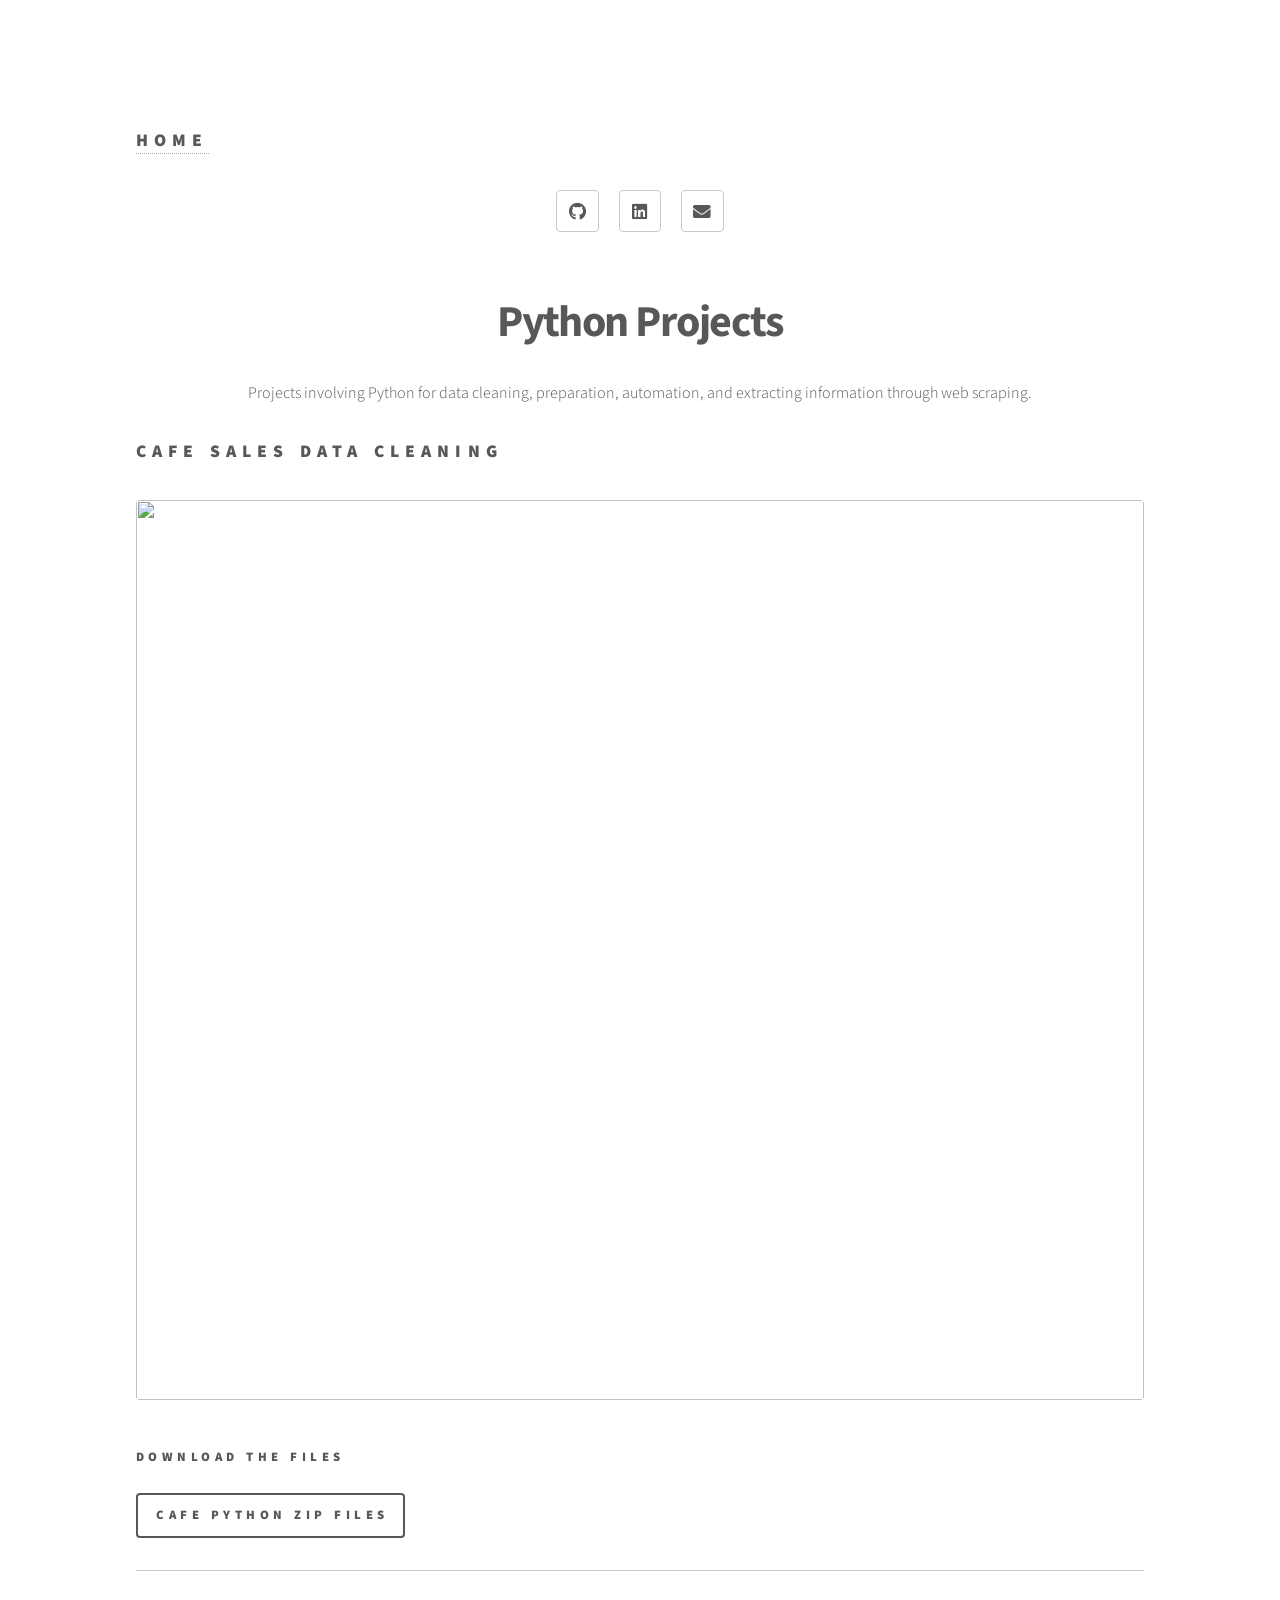
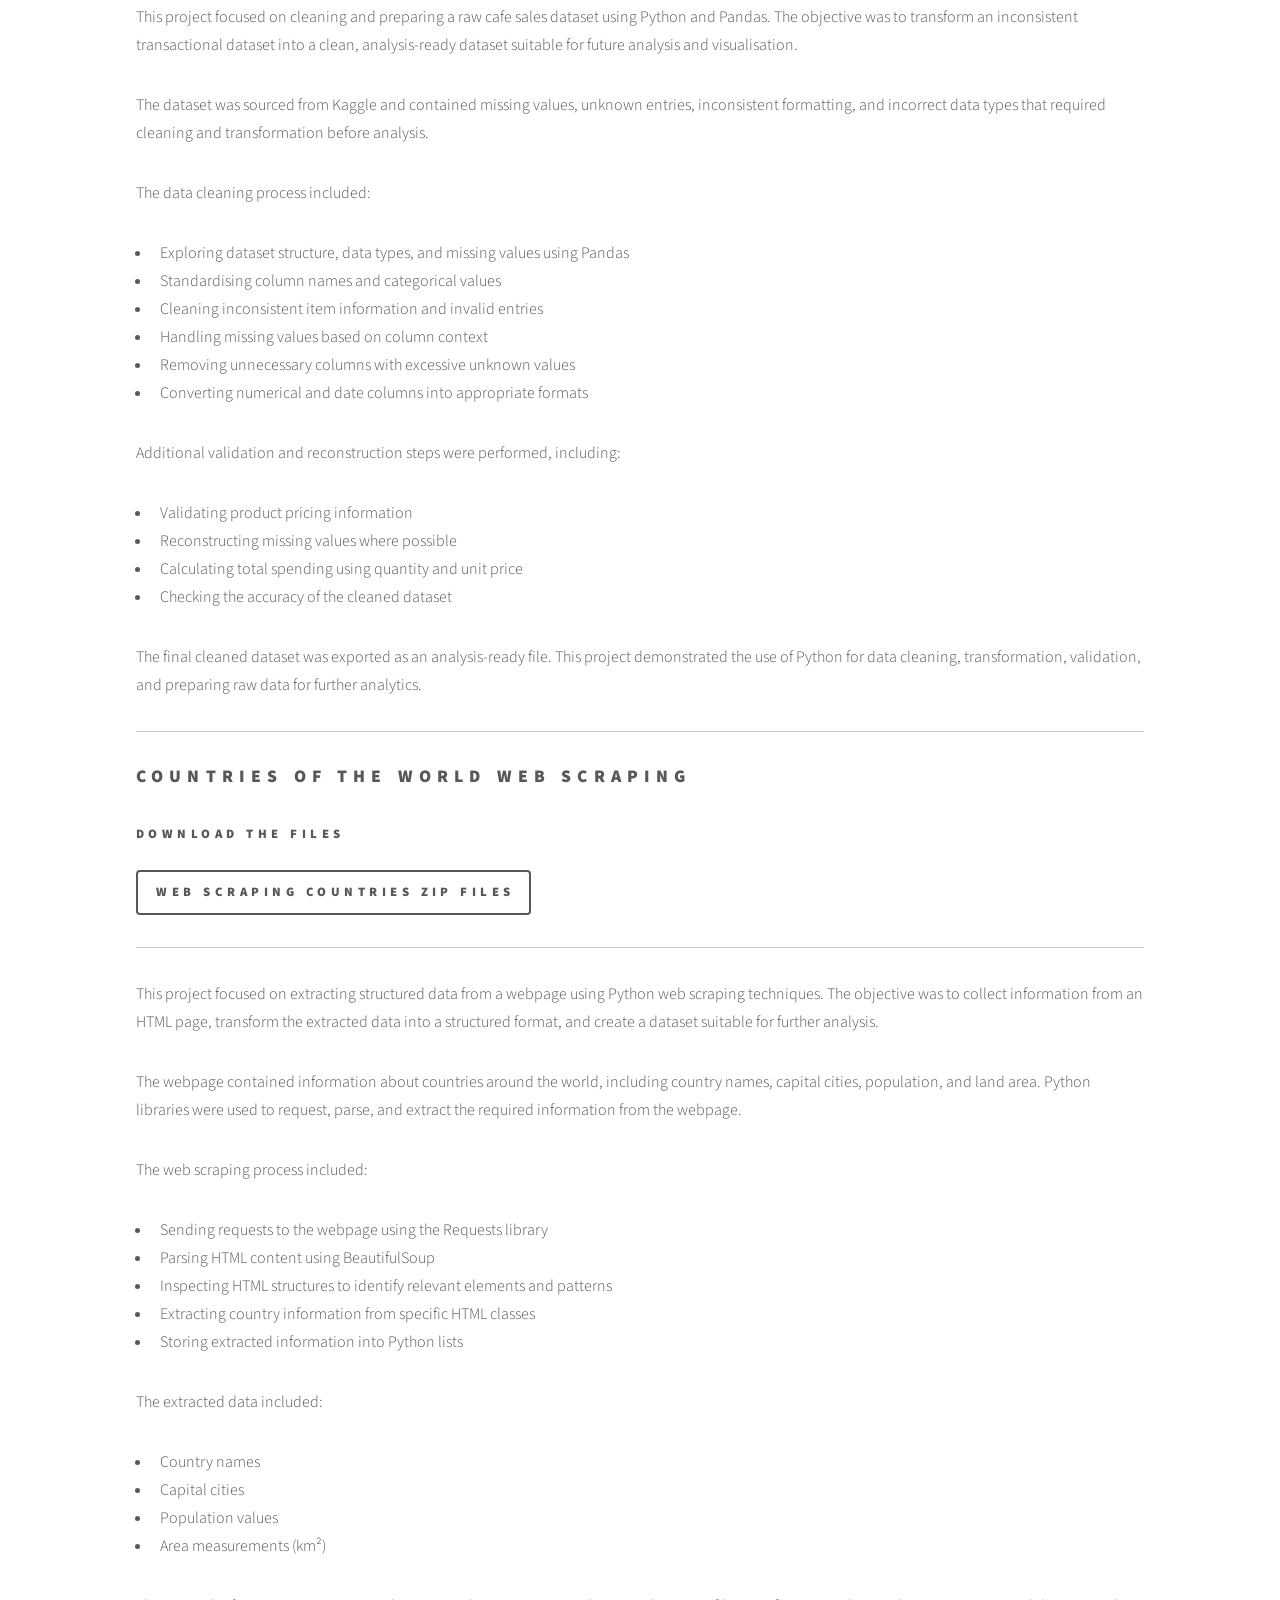
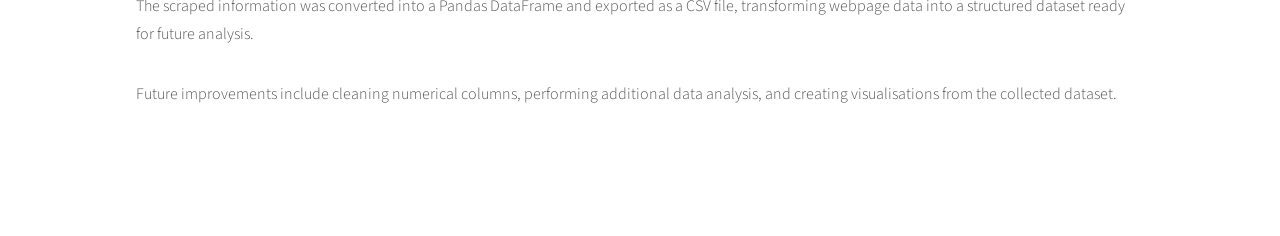
==== python.html @ 49c3785d "Add files via upload" ====
<html>

<head>

    <title>Python Projects</title>

    <meta charset="utf-8" />

    <meta name="viewport" content="width=device-width, initial-scale=1, user-scalable=no" />

    <link rel="stylesheet" href="assets/css/main.css" />

    <noscript><link rel="stylesheet" href="assets/css/noscript.css" /></noscript>

</head>



<body class="is-preload">


<div id="wrapper">



<!-- Header -->

<header id="header">

<div class="inner">


<h2>
<a href="index.html">Home</a>
</h2>



<div class="social-links">


<a href="https://github.com/Mika-iel" target="_blank" class="icon brands style2 fa-github">
<span class="label">GitHub</span>
</a>


<a href="https://www.linkedin.com/in/mosman3856/" target="_blank" class="icon brands style2 fa-linkedin">
<span class="label">LinkedIn</span>
</a>


<a href="mailto:mikosm826@gmail.com" class="icon solid style2 fa-envelope">
<span class="label">Email</span>
</a>



</div>


</div>


</header>







<!-- Main -->

<div id="main">


<div class="inner">



<header class="major">


<h1>
Python Projects
</h1>


<p>
Projects involving Python for data cleaning, preparation, automation,
and extracting information through web scraping.
</p>



</header>







<!-- PROJECT 1 -->

<section>


<h2>Cafe Sales Data Cleaning</h2>


<span class="image main">
<img src="images/cafe.png" alt="">
</span>

<h4>Download the files</h4>
<a href="CafeSalesPython.zip" class="button" download>
Cafe Python Zip Files
</a>
<hr />


<p>
This project focused on cleaning and preparing a raw cafe sales dataset using
Python and Pandas. The objective was to transform an inconsistent transactional
dataset into a clean, analysis-ready dataset suitable for future analysis and
visualisation.
</p>


<p>
The dataset was sourced from Kaggle and contained missing values, unknown
entries, inconsistent formatting, and incorrect data types that required
cleaning and transformation before analysis.
</p>


<p>
The data cleaning process included:
</p>


<ul>

<li>Exploring dataset structure, data types, and missing values using Pandas</li>

<li>Standardising column names and categorical values</li>

<li>Cleaning inconsistent item information and invalid entries</li>

<li>Handling missing values based on column context</li>

<li>Removing unnecessary columns with excessive unknown values</li>

<li>Converting numerical and date columns into appropriate formats</li>

</ul>


<p>
Additional validation and reconstruction steps were performed, including:
</p>


<ul>

<li>Validating product pricing information</li>

<li>Reconstructing missing values where possible</li>

<li>Calculating total spending using quantity and unit price</li>

<li>Checking the accuracy of the cleaned dataset</li>

</ul>


<p>
The final cleaned dataset was exported as an analysis-ready file. This project
demonstrated the use of Python for data cleaning, transformation, validation,
and preparing raw data for further analytics.
</p>


</section>







<hr />








<!-- PROJECT 2 -->


<section>


<h2>Countries of the World Web Scraping</h2>



<h4>Download the files</h4>
<a href="Webscr_Countries_Python.zip" class="button" download>
Web Scraping Countries Zip Files
</a>
<hr />


<p>
This project focused on extracting structured data from a webpage using Python
web scraping techniques. The objective was to collect information from an HTML
page, transform the extracted data into a structured format, and create a
dataset suitable for further analysis.
</p>


<p>
The webpage contained information about countries around the world, including
country names, capital cities, population, and land area. Python libraries were
used to request, parse, and extract the required information from the webpage.
</p>


<p>
The web scraping process included:
</p>


<ul>

<li>Sending requests to the webpage using the Requests library</li>

<li>Parsing HTML content using BeautifulSoup</li>

<li>Inspecting HTML structures to identify relevant elements and patterns</li>

<li>Extracting country information from specific HTML classes</li>

<li>Storing extracted information into Python lists</li>

</ul>


<p>
The extracted data included:
</p>


<ul>

<li>Country names</li>

<li>Capital cities</li>

<li>Population values</li>

<li>Area measurements (km²)</li>

</ul>


<p>
The scraped information was converted into a Pandas DataFrame and exported as a
CSV file, transforming webpage data into a structured dataset ready for future
analysis.
</p>


<p>
Future improvements include cleaning numerical columns, performing additional
data analysis, and creating visualisations from the collected dataset.
</p>


</section>
---- assets/css/main.css ----
@import url(fontawesome-all.min.css);
@import url("https://fonts.googleapis.com/css?family=Source+Sans+Pro:300,700,900");

/*
	Phantom by HTML5 UP
	html5up.net | @ajlkn
	Free for personal and commercial use under the CCA 3.0 license (html5up.net/license)
*/

html, body, div, span, applet, object,
iframe, h1, h2, h3, h4, h5, h6, p, blockquote,
pre, a, abbr, acronym, address, big, cite,
code, del, dfn, em, img, ins, kbd, q, s, samp,
small, strike, strong, sub, sup, tt, var, b,
u, i, center, dl, dt, dd, ol, ul, li, fieldset,
form, label, legend, table, caption, tbody,
tfoot, thead, tr, th, td, article, aside,
canvas, details, embed, figure, figcaption,
footer, header, hgroup, menu, nav, output, ruby,
section, summary, time, mark, audio, video {
	margin: 0;
	padding: 0;
	border: 0;
	font-size: 100%;
	font: inherit;
	vertical-align: baseline;}

article, aside, details, figcaption, figure,
footer, header, hgroup, menu, nav, section {
	display: block;}

body {
	line-height: 1;
}

ol, ul {
	list-style: none;
}

blockquote, q {
	quotes: none;
}

	blockquote:before, blockquote:after, q:before, q:after {
		content: '';
		content: none;
	}

table {
	border-collapse: collapse;
	border-spacing: 0;
}

body {
	-webkit-text-size-adjust: none;
}

mark {
	background-color: transparent;
	color: inherit;
}

input::-moz-focus-inner {
	border: 0;
	padding: 0;
}

input, select, textarea {
	-moz-appearance: none;
	-webkit-appearance: none;
	-ms-appearance: none;
	appearance: none;
}

/* Basic */

	@-ms-viewport {
		width: device-width;
	}

	body {
		-ms-overflow-style: scrollbar;
	}

	@media screen and (max-width: 480px) {

		html, body {
			min-width: 320px;
		}

	}

	html {
		box-sizing: border-box;
	}

	*, *:before, *:after {
		box-sizing: inherit;
	}

	body {
		background: #ffffff;
	}

		body.is-preload *, body.is-preload *:before, body.is-preload *:after {
			-moz-animation: none !important;
			-webkit-animation: none !important;
			-ms-animation: none !important;
			animation: none !important;
			-moz-transition: none !important;
			-webkit-transition: none !important;
			-ms-transition: none !important;
			transition: none !important;
		}

/* Type */

	body, input, select, textarea {
		color: #585858;
		font-family: "Source Sans Pro", Helvetica, sans-serif;
		font-size: 16pt;
		font-weight: 300;
		line-height: 1.75;
	}

		@media screen and (max-width: 1680px) {

			body, input, select, textarea {
				font-size: 14pt;
			}

		}

		@media screen and (max-width: 1280px) {

			body, input, select, textarea {
				font-size: 12pt;
			}

		}

	a {
		-moz-transition: border-bottom-color 0.2s ease, color 0.2s ease;
		-webkit-transition: border-bottom-color 0.2s ease, color 0.2s ease;
		-ms-transition: border-bottom-color 0.2s ease, color 0.2s ease;
		transition: border-bottom-color 0.2s ease, color 0.2s ease;
		text-decoration: none;
		color: #585858;
		border-bottom: dotted 1px rgba(88, 88, 88, 0.5);
	}

		a:hover {
			border-bottom-color: transparent;
			color: #f2849e !important;
		}

	strong, b {
		font-weight: 900;
	}

	em, i {
		font-style: italic;
	}

	p {
		margin: 0 0 2em 0;
	}

	h1 {
		font-size: 2.75em;
		font-weight: 700;
		line-height: 1.3;
		margin: 0 0 1em 0;
		letter-spacing: -0.035em;
	}

		h1 a {
			color: inherit;
		}

		@media screen and (max-width: 736px) {

			h1 {
				font-size: 2em;
				margin: 0 0 1em 0;
			}

		}

		@media screen and (max-width: 360px) {

			h1 {
				font-size: 1.75em;
			}

		}

	h2, h3, h4, h5, h6 {
		font-weight: 900;
		line-height: 1.5;
		margin: 0 0 2em 0;
		text-transform: uppercase;
		letter-spacing: 0.35em;
	}

		h2 a, h3 a, h4 a, h5 a, h6 a {
			color: inherit;
		}

	h2 {
		font-size: 1.1em;
	}

	h3 {
		font-size: 1em;
	}

	h4 {
		font-size: 0.8em;
	}

	h5 {
		font-size: 0.8em;
	}

	h6 {
		font-size: 0.8em;
	}

	@media screen and (max-width: 980px) {

		h1 br, h2 br, h3 br, h4 br, h5 br, h6 br {
			display: none;
		}

	}

	@media screen and (max-width: 736px) {

		h2 {
			font-size: 1em;
		}

		h3 {
			font-size: 0.8em;
		}

	}

	sub {
		font-size: 0.8em;
		position: relative;
		top: 0.5em;
	}

	sup {
		font-size: 0.8em;
		position: relative;
		top: -0.5em;
	}

	blockquote {
		border-left: solid 4px #c9c9c9;
		font-style: italic;
		margin: 0 0 2em 0;
		padding: 0.5em 0 0.5em 2em;
	}

	code {
		background: rgba(144, 144, 144, 0.075);
		border-radius: 4px;
		border: solid 1px #c9c9c9;
		font-family: "Courier New", monospace;
		font-size: 0.9em;
		margin: 0 0.25em;
		padding: 0.25em 0.65em;
	}

	pre {
		-webkit-overflow-scrolling: touch;
		font-family: "Courier New", monospace;
		font-size: 0.9em;
		margin: 0 0 2em 0;
	}

		pre code {
			display: block;
			line-height: 1.75;
			padding: 1em 1.5em;
			overflow-x: auto;
		}

	hr {
		border: 0;
		border-bottom: solid 1px #c9c9c9;
		margin: 2em 0;
	}

		hr.major {
			margin: 3em 0;
		}

	.align-left {
		text-align: left;
	}

	.align-center {
		text-align: center;
	}

	.align-right {
		text-align: right;
	}

/* Row */

	.row {
		display: flex;
		flex-wrap: wrap;
		box-sizing: border-box;
		align-items: stretch;
	}

		.row > * {
			box-sizing: border-box;
		}

		.row.gtr-uniform > * > :last-child {
			margin-bottom: 0;
		}

		.row.aln-left {
			justify-content: flex-start;
		}

		.row.aln-center {
			justify-content: center;
		}

		.row.aln-right {
			justify-content: flex-end;
		}

		.row.aln-top {
			align-items: flex-start;
		}

		.row.aln-middle {
			align-items: center;
		}

		.row.aln-bottom {
			align-items: flex-end;
		}

		.row > .imp {
			order: -1;
		}

		.row > .col-1 {
			width: 8.33333%;
		}

		.row > .off-1 {
			margin-left: 8.33333%;
		}

		.row > .col-2 {
			width: 16.66667%;
		}

		.row > .off-2 {
			margin-left: 16.66667%;
		}

		.row > .col-3 {
			width: 25%;
		}

		.row > .off-3 {
			margin-left: 25%;
		}

		.row > .col-4 {
			width: 33.33333%;
		}

		.row > .off-4 {
			margin-left: 33.33333%;
		}

		.row > .col-5 {
			width: 41.66667%;
		}

		.row > .off-5 {
			margin-left: 41.66667%;
		}

		.row > .col-6 {
			width: 50%;
		}

		.row > .off-6 {
			margin-left: 50%;
		}

		.row > .col-7 {
			width: 58.33333%;
		}

		.row > .off-7 {
			margin-left: 58.33333%;
		}

		.row > .col-8 {
			width: 66.66667%;
		}

		.row > .off-8 {
			margin-left: 66.66667%;
		}

		.row > .col-9 {
			width: 75%;
		}

		.row > .off-9 {
			margin-left: 75%;
		}

		.row > .col-10 {
			width: 83.33333%;
		}

		.row > .off-10 {
			margin-left: 83.33333%;
		}

		.row > .col-11 {
			width: 91.66667%;
		}

		.row > .off-11 {
			margin-left: 91.66667%;
		}

		.row > .col-12 {
			width: 100%;
		}

		.row > .off-12 {
			margin-left: 100%;
		}

		.row.gtr-0 {
			margin-top: 0;
			margin-left: 0em;
		}

			.row.gtr-0 > * {
				padding: 0 0 0 0em;
			}

			.row.gtr-0.gtr-uniform {
				margin-top: 0em;
			}

				.row.gtr-0.gtr-uniform > * {
					padding-top: 0em;
				}

		.row.gtr-25 {
			margin-top: 0;
			margin-left: -0.5em;
		}

			.row.gtr-25 > * {
				padding: 0 0 0 0.5em;
			}

			.row.gtr-25.gtr-uniform {
				margin-top: -0.5em;
			}

				.row.gtr-25.gtr-uniform > * {
					padding-top: 0.5em;
				}

		.row.gtr-50 {
			margin-top: 0;
			margin-left: -1em;
		}

			.row.gtr-50 > * {
				padding: 0 0 0 1em;
			}

			.row.gtr-50.gtr-uniform {
				margin-top: -1em;
			}

				.row.gtr-50.gtr-uniform > * {
					padding-top: 1em;
				}

		.row {
			margin-top: 0;
			margin-left: -2em;
		}

			.row > * {
				padding: 0 0 0 2em;
			}

			.row.gtr-uniform {
				margin-top: -2em;
			}

				.row.gtr-uniform > * {
					padding-top: 2em;
				}

		.row.gtr-150 {
			margin-top: 0;
			margin-left: -3em;
		}

			.row.gtr-150 > * {
				padding: 0 0 0 3em;
			}

			.row.gtr-150.gtr-uniform {
				margin-top: -3em;
			}

				.row.gtr-150.gtr-uniform > * {
					padding-top: 3em;
				}

		.row.gtr-200 {
			margin-top: 0;
			margin-left: -4em;
		}

			.row.gtr-200 > * {
				padding: 0 0 0 4em;
			}

			.row.gtr-200.gtr-uniform {
				margin-top: -4em;
			}

				.row.gtr-200.gtr-uniform > * {
					padding-top: 4em;
				}

		@media screen and (max-width: 1680px) {

			.row {
				display: flex;
				flex-wrap: wrap;
				box-sizing: border-box;
				align-items: stretch;
			}

				.row > * {
					box-sizing: border-box;
				}

				.row.gtr-uniform > * > :last-child {
					margin-bottom: 0;
				}

				.row.aln-left {
					justify-content: flex-start;
				}

				.row.aln-center {
					justify-content: center;
				}

				.row.aln-right {
					justify-content: flex-end;
				}

				.row.aln-top {
					align-items: flex-start;
				}

				.row.aln-middle {
					align-items: center;
				}

				.row.aln-bottom {
					align-items: flex-end;
				}

				.row > .imp-xlarge {
					order: -1;
				}

				.row > .col-1-xlarge {
					width: 8.33333%;
				}

				.row > .off-1-xlarge {
					margin-left: 8.33333%;
				}

				.row > .col-2-xlarge {
					width: 16.66667%;
				}

				.row > .off-2-xlarge {
					margin-left: 16.66667%;
				}

				.row > .col-3-xlarge {
					width: 25%;
				}

				.row > .off-3-xlarge {
					margin-left: 25%;
				}

				.row > .col-4-xlarge {
					width: 33.33333%;
				}

				.row > .off-4-xlarge {
					margin-left: 33.33333%;
				}

				.row > .col-5-xlarge {
					width: 41.66667%;
				}

				.row > .off-5-xlarge {
					margin-left: 41.66667%;
				}

				.row > .col-6-xlarge {
					width: 50%;
				}

				.row > .off-6-xlarge {
					margin-left: 50%;
				}

				.row > .col-7-xlarge {
					width: 58.33333%;
				}

				.row > .off-7-xlarge {
					margin-left: 58.33333%;
				}

				.row > .col-8-xlarge {
					width: 66.66667%;
				}

				.row > .off-8-xlarge {
					margin-left: 66.66667%;
				}

				.row > .col-9-xlarge {
					width: 75%;
				}

				.row > .off-9-xlarge {
					margin-left: 75%;
				}

				.row > .col-10-xlarge {
					width: 83.33333%;
				}

				.row > .off-10-xlarge {
					margin-left: 83.33333%;
				}

				.row > .col-11-xlarge {
					width: 91.66667%;
				}

				.row > .off-11-xlarge {
					margin-left: 91.66667%;
				}

				.row > .col-12-xlarge {
					width: 100%;
				}

				.row > .off-12-xlarge {
					margin-left: 100%;
				}

				.row.gtr-0 {
					margin-top: 0;
					margin-left: 0em;
				}

					.row.gtr-0 > * {
						padding: 0 0 0 0em;
					}

					.row.gtr-0.gtr-uniform {
						margin-top: 0em;
					}

						.row.gtr-0.gtr-uniform > * {
							padding-top: 0em;
						}

				.row.gtr-25 {
					margin-top: 0;
					margin-left: -0.5em;
				}

					.row.gtr-25 > * {
						padding: 0 0 0 0.5em;
					}

					.row.gtr-25.gtr-uniform {
						margin-top: -0.5em;
					}

						.row.gtr-25.gtr-uniform > * {
							padding-top: 0.5em;
						}

				.row.gtr-50 {
					margin-top: 0;
					margin-left: -1em;
				}

					.row.gtr-50 > * {
						padding: 0 0 0 1em;
					}

					.row.gtr-50.gtr-uniform {
						margin-top: -1em;
					}

						.row.gtr-50.gtr-uniform > * {
							padding-top: 1em;
						}

				.row {
					margin-top: 0;
					margin-left: -2em;
				}

					.row > * {
						padding: 0 0 0 2em;
					}

					.row.gtr-uniform {
						margin-top: -2em;
					}

						.row.gtr-uniform > * {
							padding-top: 2em;
						}

				.row.gtr-150 {
					margin-top: 0;
					margin-left: -3em;
				}

					.row.gtr-150 > * {
						padding: 0 0 0 3em;
					}

					.row.gtr-150.gtr-uniform {
						margin-top: -3em;
					}

						.row.gtr-150.gtr-uniform > * {
							padding-top: 3em;
						}

				.row.gtr-200 {
					margin-top: 0;
					margin-left: -4em;
				}

					.row.gtr-200 > * {
						padding: 0 0 0 4em;
					}

					.row.gtr-200.gtr-uniform {
						margin-top: -4em;
					}

						.row.gtr-200.gtr-uniform > * {
							padding-top: 4em;
						}

		}

		@media screen and (max-width: 1280px) {

			.row {
				display: flex;
				flex-wrap: wrap;
				box-sizing: border-box;
				align-items: stretch;
			}

				.row > * {
					box-sizing: border-box;
				}

				.row.gtr-uniform > * > :last-child {
					margin-bottom: 0;
				}

				.row.aln-left {
					justify-content: flex-start;
				}

				.row.aln-center {
					justify-content: center;
				}

				.row.aln-right {
					justify-content: flex-end;
				}

				.row.aln-top {
					align-items: flex-start;
				}

				.row.aln-middle {
					align-items: center;
				}

				.row.aln-bottom {
					align-items: flex-end;
				}

				.row > .imp-large {
					order: -1;
				}

				.row > .col-1-large {
					width: 8.33333%;
				}

				.row > .off-1-large {
					margin-left: 8.33333%;
				}

				.row > .col-2-large {
					width: 16.66667%;
				}

				.row > .off-2-large {
					margin-left: 16.66667%;
				}

				.row > .col-3-large {
					width: 25%;
				}

				.row > .off-3-large {
					margin-left: 25%;
				}

				.row > .col-4-large {
					width: 33.33333%;
				}

				.row > .off-4-large {
					margin-left: 33.33333%;
				}

				.row > .col-5-large {
					width: 41.66667%;
				}

				.row > .off-5-large {
					margin-left: 41.66667%;
				}

				.row > .col-6-large {
					width: 50%;
				}

				.row > .off-6-large {
					margin-left: 50%;
				}

				.row > .col-7-large {
					width: 58.33333%;
				}

				.row > .off-7-large {
					margin-left: 58.33333%;
				}

				.row > .col-8-large {
					width: 66.66667%;
				}

				.row > .off-8-large {
					margin-left: 66.66667%;
				}

				.row > .col-9-large {
					width: 75%;
				}

				.row > .off-9-large {
					margin-left: 75%;
				}

				.row > .col-10-large {
					width: 83.33333%;
				}

				.row > .off-10-large {
					margin-left: 83.33333%;
				}

				.row > .col-11-large {
					width: 91.66667%;
				}

				.row > .off-11-large {
					margin-left: 91.66667%;
				}

				.row > .col-12-large {
					width: 100%;
				}

				.row > .off-12-large {
					margin-left: 100%;
				}

				.row.gtr-0 {
					margin-top: 0;
					margin-left: 0em;
				}

					.row.gtr-0 > * {
						padding: 0 0 0 0em;
					}

					.row.gtr-0.gtr-uniform {
						margin-top: 0em;
					}

						.row.gtr-0.gtr-uniform > * {
							padding-top: 0em;
						}

				.row.gtr-25 {
					margin-top: 0;
					margin-left: -0.5em;
				}

					.row.gtr-25 > * {
						padding: 0 0 0 0.5em;
					}

					.row.gtr-25.gtr-uniform {
						margin-top: -0.5em;
					}

						.row.gtr-25.gtr-uniform > * {
							padding-top: 0.5em;
						}

				.row.gtr-50 {
					margin-top: 0;
					margin-left: -1em;
				}

					.row.gtr-50 > * {
						padding: 0 0 0 1em;
					}

					.row.gtr-50.gtr-uniform {
						margin-top: -1em;
					}

						.row.gtr-50.gtr-uniform > * {
							padding-top: 1em;
						}

				.row {
					margin-top: 0;
					margin-left: -2em;
				}

					.row > * {
						padding: 0 0 0 2em;
					}

					.row.gtr-uniform {
						margin-top: -2em;
					}

						.row.gtr-uniform > * {
							padding-top: 2em;
						}

				.row.gtr-150 {
					margin-top: 0;
					margin-left: -3em;
				}

					.row.gtr-150 > * {
						padding: 0 0 0 3em;
					}

					.row.gtr-150.gtr-uniform {
						margin-top: -3em;
					}

						.row.gtr-150.gtr-uniform > * {
							padding-top: 3em;
						}

				.row.gtr-200 {
					margin-top: 0;
					margin-left: -4em;
				}

					.row.gtr-200 > * {
						padding: 0 0 0 4em;
					}

					.row.gtr-200.gtr-uniform {
						margin-top: -4em;
					}

						.row.gtr-200.gtr-uniform > * {
							padding-top: 4em;
						}

		}

		@media screen and (max-width: 980px) {

			.row {
				display: flex;
				flex-wrap: wrap;
				box-sizing: border-box;
				align-items: stretch;
			}

				.row > * {
					box-sizing: border-box;
				}

				.row.gtr-uniform > * > :last-child {
					margin-bottom: 0;
				}

				.row.aln-left {
					justify-content: flex-start;
				}

				.row.aln-center {
					justify-content: center;
				}

				.row.aln-right {
					justify-content: flex-end;
				}

				.row.aln-top {
					align-items: flex-start;
				}

				.row.aln-middle {
					align-items: center;
				}

				.row.aln-bottom {
					align-items: flex-end;
				}

				.row > .imp-medium {
					order: -1;
				}

				.row > .col-1-medium {
					width: 8.33333%;
				}

				.row > .off-1-medium {
					margin-left: 8.33333%;
				}

				.row > .col-2-medium {
					width: 16.66667%;
				}

				.row > .off-2-medium {
					margin-left: 16.66667%;
				}

				.row > .col-3-medium {
					width: 25%;
				}

				.row > .off-3-medium {
					margin-left: 25%;
				}

				.row > .col-4-medium {
					width: 33.33333%;
				}

				.row > .off-4-medium {
					margin-left: 33.33333%;
				}

				.row > .col-5-medium {
					width: 41.66667%;
				}

				.row > .off-5-medium {
					margin-left: 41.66667%;
				}

				.row > .col-6-medium {
					width: 50%;
				}

				.row > .off-6-medium {
					margin-left: 50%;
				}

				.row > .col-7-medium {
					width: 58.33333%;
				}

				.row > .off-7-medium {
					margin-left: 58.33333%;
				}

				.row > .col-8-medium {
					width: 66.66667%;
				}

				.row > .off-8-medium {
					margin-left: 66.66667%;
				}

				.row > .col-9-medium {
					width: 75%;
				}

				.row > .off-9-medium {
					margin-left: 75%;
				}

				.row > .col-10-medium {
					width: 83.33333%;
				}

				.row > .off-10-medium {
					margin-left: 83.33333%;
				}

				.row > .col-11-medium {
					width: 91.66667%;
				}

				.row > .off-11-medium {
					margin-left: 91.66667%;
				}

				.row > .col-12-medium {
					width: 100%;
				}

				.row > .off-12-medium {
					margin-left: 100%;
				}

				.row.gtr-0 {
					margin-top: 0;
					margin-left: 0em;
				}

					.row.gtr-0 > * {
						padding: 0 0 0 0em;
					}

					.row.gtr-0.gtr-uniform {
						margin-top: 0em;
					}

						.row.gtr-0.gtr-uniform > * {
							padding-top: 0em;
						}

				.row.gtr-25 {
					margin-top: 0;
					margin-left: -0.375em;
				}

					.row.gtr-25 > * {
						padding: 0 0 0 0.375em;
					}

					.row.gtr-25.gtr-uniform {
						margin-top: -0.375em;
					}

						.row.gtr-25.gtr-uniform > * {
							padding-top: 0.375em;
						}

				.row.gtr-50 {
					margin-top: 0;
					margin-left: -0.75em;
				}

					.row.gtr-50 > * {
						padding: 0 0 0 0.75em;
					}

					.row.gtr-50.gtr-uniform {
						margin-top: -0.75em;
					}

						.row.gtr-50.gtr-uniform > * {
							padding-top: 0.75em;
						}

				.row {
					margin-top: 0;
					margin-left: -1.5em;
				}

					.row > * {
						padding: 0 0 0 1.5em;
					}

					.row.gtr-uniform {
						margin-top: -1.5em;
					}

						.row.gtr-uniform > * {
							padding-top: 1.5em;
						}

				.row.gtr-150 {
					margin-top: 0;
					margin-left: -2.25em;
				}

					.row.gtr-150 > * {
						padding: 0 0 0 2.25em;
					}

					.row.gtr-150.gtr-uniform {
						margin-top: -2.25em;
					}

						.row.gtr-150.gtr-uniform > * {
							padding-top: 2.25em;
						}

				.row.gtr-200 {
					margin-top: 0;
					margin-left: -3em;
				}

					.row.gtr-200 > * {
						padding: 0 0 0 3em;
					}

					.row.gtr-200.gtr-uniform {
						margin-top: -3em;
					}

						.row.gtr-200.gtr-uniform > * {
							padding-top: 3em;
						}

		}

		@media screen and (max-width: 736px) {

			.row {
				display: flex;
				flex-wrap: wrap;
				box-sizing: border-box;
				align-items: stretch;
			}

				.row > * {
					box-sizing: border-box;
				}

				.row.gtr-uniform > * > :last-child {
					margin-bottom: 0;
				}

				.row.aln-left {
					justify-content: flex-start;
				}

				.row.aln-center {
					justify-content: center;
				}

				.row.aln-right {
					justify-content: flex-end;
				}

				.row.aln-top {
					align-items: flex-start;
				}

				.row.aln-middle {
					align-items: center;
				}

				.row.aln-bottom {
					align-items: flex-end;
				}

				.row > .imp-small {
					order: -1;
				}

				.row > .col-1-small {
					width: 8.33333%;
				}

				.row > .off-1-small {
					margin-left: 8.33333%;
				}

				.row > .col-2-small {
					width: 16.66667%;
				}

				.row > .off-2-small {
					margin-left: 16.66667%;
				}

				.row > .col-3-small {
					width: 25%;
				}

				.row > .off-3-small {
					margin-left: 25%;
				}

				.row > .col-4-small {
					width: 33.33333%;
				}

				.row > .off-4-small {
					margin-left: 33.33333%;
				}

				.row > .col-5-small {
					width: 41.66667%;
				}

				.row > .off-5-small {
					margin-left: 41.66667%;
				}

				.row > .col-6-small {
					width: 50%;
				}

				.row > .off-6-small {
					margin-left: 50%;
				}

				.row > .col-7-small {
					width: 58.33333%;
				}

				.row > .off-7-small {
					margin-left: 58.33333%;
				}

				.row > .col-8-small {
					width: 66.66667%;
				}

				.row > .off-8-small {
					margin-left: 66.66667%;
				}

				.row > .col-9-small {
					width: 75%;
				}

				.row > .off-9-small {
					margin-left: 75%;
				}

				.row > .col-10-small {
					width: 83.33333%;
				}

				.row > .off-10-small {
					margin-left: 83.33333%;
				}

				.row > .col-11-small {
					width: 91.66667%;
				}

				.row > .off-11-small {
					margin-left: 91.66667%;
				}

				.row > .col-12-small {
					width: 100%;
				}

				.row > .off-12-small {
					margin-left: 100%;
				}

				.row.gtr-0 {
					margin-top: 0;
					margin-left: 0em;
				}

					.row.gtr-0 > * {
						padding: 0 0 0 0em;
					}

					.row.gtr-0.gtr-uniform {
						margin-top: 0em;
					}

						.row.gtr-0.gtr-uniform > * {
							padding-top: 0em;
						}

				.row.gtr-25 {
					margin-top: 0;
					margin-left: -0.25em;
				}

					.row.gtr-25 > * {
						padding: 0 0 0 0.25em;
					}

					.row.gtr-25.gtr-uniform {
						margin-top: -0.25em;
					}

						.row.gtr-25.gtr-uniform > * {
							padding-top: 0.25em;
						}

				.row.gtr-50 {
					margin-top: 0;
					margin-left: -0.5em;
				}

					.row.gtr-50 > * {
						padding: 0 0 0 0.5em;
					}

					.row.gtr-50.gtr-uniform {
						margin-top: -0.5em;
					}

						.row.gtr-50.gtr-uniform > * {
							padding-top: 0.5em;
						}

				.row {
					margin-top: 0;
					margin-left: -1em;
				}

					.row > * {
						padding: 0 0 0 1em;
					}

					.row.gtr-uniform {
						margin-top: -1em;
					}

						.row.gtr-uniform > * {
							padding-top: 1em;
						}

				.row.gtr-150 {
					margin-top: 0;
					margin-left: -1.5em;
				}

					.row.gtr-150 > * {
						padding: 0 0 0 1.5em;
					}

					.row.gtr-150.gtr-uniform {
						margin-top: -1.5em;
					}

						.row.gtr-150.gtr-uniform > * {
							padding-top: 1.5em;
						}

				.row.gtr-200 {
					margin-top: 0;
					margin-left: -2em;
				}

					.row.gtr-200 > * {
						padding: 0 0 0 2em;
					}

					.row.gtr-200.gtr-uniform {
						margin-top: -2em;
					}

						.row.gtr-200.gtr-uniform > * {
							padding-top: 2em;
						}

		}

		@media screen and (max-width: 480px) {

			.row {
				display: flex;
				flex-wrap: wrap;
				box-sizing: border-box;
				align-items: stretch;
			}

				.row > * {
					box-sizing: border-box;
				}

				.row.gtr-uniform > * > :last-child {
					margin-bottom: 0;
				}

				.row.aln-left {
					justify-content: flex-start;
				}

				.row.aln-center {
					justify-content: center;
				}

				.row.aln-right {
					justify-content: flex-end;
				}

				.row.aln-top {
					align-items: flex-start;
				}

				.row.aln-middle {
					align-items: center;
				}

				.row.aln-bottom {
					align-items: flex-end;
				}

				.row > .imp-xsmall {
					order: -1;
				}

				.row > .col-1-xsmall {
					width: 8.33333%;
				}

				.row > .off-1-xsmall {
					margin-left: 8.33333%;
				}

				.row > .col-2-xsmall {
					width: 16.66667%;
				}

				.row > .off-2-xsmall {
					margin-left: 16.66667%;
				}

				.row > .col-3-xsmall {
					width: 25%;
				}

				.row > .off-3-xsmall {
					margin-left: 25%;
				}

				.row > .col-4-xsmall {
					width: 33.33333%;
				}

				.row > .off-4-xsmall {
					margin-left: 33.33333%;
				}

				.row > .col-5-xsmall {
					width: 41.66667%;
				}

				.row > .off-5-xsmall {
					margin-left: 41.66667%;
				}

				.row > .col-6-xsmall {
					width: 50%;
				}

				.row > .off-6-xsmall {
					margin-left: 50%;
				}

				.row > .col-7-xsmall {
					width: 58.33333%;
				}

				.row > .off-7-xsmall {
					margin-left: 58.33333%;
				}

				.row > .col-8-xsmall {
					width: 66.66667%;
				}

				.row > .off-8-xsmall {
					margin-left: 66.66667%;
				}

				.row > .col-9-xsmall {
					width: 75%;
				}

				.row > .off-9-xsmall {
					margin-left: 75%;
				}

				.row > .col-10-xsmall {
					width: 83.33333%;
				}

				.row > .off-10-xsmall {
					margin-left: 83.33333%;
				}

				.row > .col-11-xsmall {
					width: 91.66667%;
				}

				.row > .off-11-xsmall {
					margin-left: 91.66667%;
				}

				.row > .col-12-xsmall {
					width: 100%;
				}

				.row > .off-12-xsmall {
					margin-left: 100%;
				}

				.row.gtr-0 {
					margin-top: 0;
					margin-left: 0em;
				}

					.row.gtr-0 > * {
						padding: 0 0 0 0em;
					}

					.row.gtr-0.gtr-uniform {
						margin-top: 0em;
					}

						.row.gtr-0.gtr-uniform > * {
							padding-top: 0em;
						}

				.row.gtr-25 {
					margin-top: 0;
					margin-left: -0.25em;
				}

					.row.gtr-25 > * {
						padding: 0 0 0 0.25em;
					}

					.row.gtr-25.gtr-uniform {
						margin-top: -0.25em;
					}

						.row.gtr-25.gtr-uniform > * {
							padding-top: 0.25em;
						}

				.row.gtr-50 {
					margin-top: 0;
					margin-left: -0.5em;
				}

					.row.gtr-50 > * {
						padding: 0 0 0 0.5em;
					}

					.row.gtr-50.gtr-uniform {
						margin-top: -0.5em;
					}

						.row.gtr-50.gtr-uniform > * {
							padding-top: 0.5em;
						}

				.row {
					margin-top: 0;
					margin-left: -1em;
				}

					.row > * {
						padding: 0 0 0 1em;
					}

					.row.gtr-uniform {
						margin-top: -1em;
					}

						.row.gtr-uniform > * {
							padding-top: 1em;
						}

				.row.gtr-150 {
					margin-top: 0;
					margin-left: -1.5em;
				}

					.row.gtr-150 > * {
						padding: 0 0 0 1.5em;
					}

					.row.gtr-150.gtr-uniform {
						margin-top: -1.5em;
					}

						.row.gtr-150.gtr-uniform > * {
							padding-top: 1.5em;
						}

				.row.gtr-200 {
					margin-top: 0;
					margin-left: -2em;
				}

					.row.gtr-200 > * {
						padding: 0 0 0 2em;
					}

					.row.gtr-200.gtr-uniform {
						margin-top: -2em;
					}

						.row.gtr-200.gtr-uniform > * {
							padding-top: 2em;
						}

		}

/* Section/Article */

	section.special, article.special {
		text-align: center;
	}

	header p {
		margin-top: -1em;
	}

	@media screen and (max-width: 736px) {

		header p {
			margin-top: 0;
		}

	}

/* Icon */

	.icon {
		text-decoration: none;
		border-bottom: none;
		position: relative;
	}

		.icon:before {
			-moz-osx-font-smoothing: grayscale;
			-webkit-font-smoothing: antialiased;
			display: inline-block;
			font-style: normal;
			font-variant: normal;
			text-rendering: auto;
			line-height: 1;
			text-transform: none !important;
			font-family: 'Font Awesome 5 Free';
			font-weight: 400;
		}

		.icon > .label {
			display: none;
		}

		.icon:before {
			line-height: inherit;
		}

		.icon.solid:before {
			font-weight: 900;
		}

		.icon.brands:before {
			font-family: 'Font Awesome 5 Brands';
		}

		.icon.style2 {
			-moz-transition: background-color 0.2s ease-in-out, color 0.2s ease-in-out, border-color 0.2s ease-in-out;
			-webkit-transition: background-color 0.2s ease-in-out, color 0.2s ease-in-out, border-color 0.2s ease-in-out;
			-ms-transition: background-color 0.2s ease-in-out, color 0.2s ease-in-out, border-color 0.2s ease-in-out;
			transition: background-color 0.2s ease-in-out, color 0.2s ease-in-out, border-color 0.2s ease-in-out;
			background-color: transparent;
			border: solid 1px #c9c9c9;
			border-radius: 4px;
			width: 2.65em;
			height: 2.65em;
			display: inline-block;
			text-align: center;
			line-height: 2.65em;
			color: inherit;
		}

			.icon.style2:before {
				font-size: 1.1em;
			}

			.icon.style2:hover {
				color: #f2849e;
				border-color: #f2849e;
			}

			.icon.style2:active {
				background-color: rgba(242, 132, 158, 0.1);
			}

/* List */

	ol {
		list-style: decimal;
		margin: 0 0 2em 0;
		padding-left: 1.25em;
	}

		ol li {
			padding-left: 0.25em;
		}

	ul {
		list-style: disc;
		margin: 0 0 2em 0;
		padding-left: 1em;
	}

		ul li {
			padding-left: 0.5em;
		}

		ul.alt {
			list-style: none;
			padding-left: 0;
		}

			ul.alt li {
				border-top: solid 1px #c9c9c9;
				padding: 0.5em 0;
			}

				ul.alt li:first-child {
					border-top: 0;
					padding-top: 0;
				}

	dl {
		margin: 0 0 2em 0;
	}

		dl dt {
			display: block;
			font-weight: 900;
			margin: 0 0 1em 0;
		}

		dl dd {
			margin-left: 2em;
		}

/* Actions */

	ul.actions {
		display: -moz-flex;
		display: -webkit-flex;
		display: -ms-flex;
		display: flex;
		cursor: default;
		list-style: none;
		margin-left: -1em;
		padding-left: 0;
	}

		ul.actions li {
			padding: 0 0 0 1em;
			vertical-align: middle;
		}

		ul.actions.special {
			-moz-justify-content: center;
			-webkit-justify-content: center;
			-ms-justify-content: center;
			justify-content: center;
			width: 100%;
			margin-left: 0;
		}

			ul.actions.special li:first-child {
				padding-left: 0;
			}

		ul.actions.stacked {
			-moz-flex-direction: column;
			-webkit-flex-direction: column;
			-ms-flex-direction: column;
			flex-direction: column;
			margin-left: 0;
		}

			ul.actions.stacked li {
				padding: 1.3em 0 0 0;
			}

				ul.actions.stacked li:first-child {
					padding-top: 0;
				}

		ul.actions.fit {
			width: calc(100% + 1em);
		}

			ul.actions.fit li {
				-moz-flex-grow: 1;
				-webkit-flex-grow: 1;
				-ms-flex-grow: 1;
				flex-grow: 1;
				-moz-flex-shrink: 1;
				-webkit-flex-shrink: 1;
				-ms-flex-shrink: 1;
				flex-shrink: 1;
				width: 100%;
			}

				ul.actions.fit li > * {
					width: 100%;
				}

			ul.actions.fit.stacked {
				width: 100%;
			}

		@media screen and (max-width: 480px) {

			ul.actions:not(.fixed) {
				-moz-flex-direction: column;
				-webkit-flex-direction: column;
				-ms-flex-direction: column;
				flex-direction: column;
				margin-left: 0;
				width: 100% !important;
			}

				ul.actions:not(.fixed) li {
					-moz-flex-grow: 1;
					-webkit-flex-grow: 1;
					-ms-flex-grow: 1;
					flex-grow: 1;
					-moz-flex-shrink: 1;
					-webkit-flex-shrink: 1;
					-ms-flex-shrink: 1;
					flex-shrink: 1;
					padding: 1em 0 0 0;
					text-align: center;
					width: 100%;
				}

					ul.actions:not(.fixed) li > * {
						width: 100%;
					}

					ul.actions:not(.fixed) li:first-child {
						padding-top: 0;
					}

					ul.actions:not(.fixed) li input[type="submit"],
					ul.actions:not(.fixed) li input[type="reset"],
					ul.actions:not(.fixed) li input[type="button"],
					ul.actions:not(.fixed) li button,
					ul.actions:not(.fixed) li .button {
						width: 100%;
					}

						ul.actions:not(.fixed) li input[type="submit"].icon:before,
						ul.actions:not(.fixed) li input[type="reset"].icon:before,
						ul.actions:not(.fixed) li input[type="button"].icon:before,
						ul.actions:not(.fixed) li button.icon:before,
						ul.actions:not(.fixed) li .button.icon:before {
							margin-left: -0.5rem;
						}

		}

/* Icons */

	ul.icons {
		cursor: default;
		list-style: none;
		padding-left: 0;
		margin: -1em 0 2em -1em;
	}

		ul.icons li {
			display: inline-block;
			padding: 1em 0 0 1em;
		}

/* Form */

	form {
		margin: 0 0 2em 0;
		overflow-x: hidden;
	}

		form > :last-child {
			margin-bottom: 0;
		}

		form > .fields {
			display: -moz-flex;
			display: -webkit-flex;
			display: -ms-flex;
			display: flex;
			-moz-flex-wrap: wrap;
			-webkit-flex-wrap: wrap;
			-ms-flex-wrap: wrap;
			flex-wrap: wrap;
			width: calc(100% + 3em);
			margin: -1.5em 0 2em -1.5em;
		}

			form > .fields > .field {
				-moz-flex-grow: 0;
				-webkit-flex-grow: 0;
				-ms-flex-grow: 0;
				flex-grow: 0;
				-moz-flex-shrink: 0;
				-webkit-flex-shrink: 0;
				-ms-flex-shrink: 0;
				flex-shrink: 0;
				padding: 1.5em 0 0 1.5em;
				width: calc(100% - 1.5em);
			}

				form > .fields > .field.half {
					width: calc(50% - 0.75em);
				}

				form > .fields > .field.third {
					width: calc(100%/3 - 0.5em);
				}

				form > .fields > .field.quarter {
					width: calc(25% - 0.375em);
				}

		@media screen and (max-width: 480px) {

			form > .fields {
				width: calc(100% + 3em);
				margin: -1.5em 0 2em -1.5em;
			}

				form > .fields > .field {
					padding: 1.5em 0 0 1.5em;
					width: calc(100% - 1.5em);
				}

					form > .fields > .field.half {
						width: calc(100% - 1.5em);
					}

					form > .fields > .field.third {
						width: calc(100% - 1.5em);
					}

					form > .fields > .field.quarter {
						width: calc(100% - 1.5em);
					}

		}

	label {
		display: block;
		font-size: 0.9em;
		font-weight: 900;
		margin: 0 0 1em 0;
	}

	input[type="text"],
	input[type="password"],
	input[type="email"],
	input[type="tel"],
	select,
	textarea {
		-moz-appearance: none;
		-webkit-appearance: none;
		-ms-appearance: none;
		appearance: none;
		background-color: transparent;
		border: none;
		border-radius: 0;
		border-bottom: solid 1px #c9c9c9;
		color: inherit;
		display: block;
		outline: 0;
		padding: 0;
		text-decoration: none;
		width: 100%;
	}

		input[type="text"]:invalid,
		input[type="password"]:invalid,
		input[type="email"]:invalid,
		input[type="tel"]:invalid,
		select:invalid,
		textarea:invalid {
			box-shadow: none;
		}

		input[type="text"]:focus,
		input[type="password"]:focus,
		input[type="email"]:focus,
		input[type="tel"]:focus,
		select:focus,
		textarea:focus {
			border-bottom-color: #f2849e;
			box-shadow: inset 0 -1px 0 0 #f2849e;
		}

	select {
		background-image: url("data:image/svg+xml;charset=utf8,%3Csvg xmlns='http://www.w3.org/2000/svg' width='40' height='40' preserveAspectRatio='none' viewBox='0 0 40 40'%3E%3Cpath d='M9.4,12.3l10.4,10.4l10.4-10.4c0.2-0.2,0.5-0.4,0.9-0.4c0.3,0,0.6,0.1,0.9,0.4l3.3,3.3c0.2,0.2,0.4,0.5,0.4,0.9 c0,0.4-0.1,0.6-0.4,0.9L20.7,31.9c-0.2,0.2-0.5,0.4-0.9,0.4c-0.3,0-0.6-0.1-0.9-0.4L4.3,17.3c-0.2-0.2-0.4-0.5-0.4-0.9 c0-0.4,0.1-0.6,0.4-0.9l3.3-3.3c0.2-0.2,0.5-0.4,0.9-0.4S9.1,12.1,9.4,12.3z' fill='%23c9c9c9' /%3E%3C/svg%3E");
		background-size: 1.25rem;
		background-repeat: no-repeat;
		background-position: calc(100% - 1rem) center;
		height: 3em;
		padding-right: 3em;
		text-overflow: ellipsis;
	}

		select option {
			background: #ffffff;
		}

		select:focus::-ms-value {
			background-color: transparent;
		}

		select::-ms-expand {
			display: none;
		}

	input[type="text"],
	input[type="password"],
	input[type="email"],
	select {
		height: 3em;
	}

	textarea {
		padding: 0;
		min-height: 3.75em;
	}

	input[type="checkbox"],
	input[type="radio"] {
		-moz-appearance: none;
		-webkit-appearance: none;
		-ms-appearance: none;
		appearance: none;
		display: block;
		float: left;
		margin-right: -2em;
		opacity: 0;
		width: 1em;
		z-index: -1;
	}

		input[type="checkbox"] + label,
		input[type="radio"] + label {
			text-decoration: none;
			color: #585858;
			cursor: pointer;
			display: inline-block;
			font-size: 1em;
			font-weight: 300;
			padding-left: 2.55em;
			padding-right: 0.75em;
			position: relative;
		}

			input[type="checkbox"] + label:before,
			input[type="radio"] + label:before {
				-moz-osx-font-smoothing: grayscale;
				-webkit-font-smoothing: antialiased;
				display: inline-block;
				font-style: normal;
				font-variant: normal;
				text-rendering: auto;
				line-height: 1;
				text-transform: none !important;
				font-family: 'Font Awesome 5 Free';
				font-weight: 900;
			}

			input[type="checkbox"] + label:before,
			input[type="radio"] + label:before {
				border-radius: 4px;
				border: solid 1px #c9c9c9;
				content: '';
				display: inline-block;
				font-size: 0.8em;
				height: 2.25em;
				left: 0;
				line-height: 2.25em;
				position: absolute;
				text-align: center;
				top: 0;
				width: 2.25em;
			}

		input[type="checkbox"]:checked + label:before,
		input[type="radio"]:checked + label:before {
			background: #585858;
			border-color: #585858;
			color: #ffffff;
			content: '\f00c';
		}

		input[type="checkbox"]:focus + label:before,
		input[type="radio"]:focus + label:before {
			border-color: #f2849e;
			box-shadow: 0 0 0 1px #f2849e;
		}

	input[type="checkbox"] + label:before {
		border-radius: 4px;
	}

	input[type="radio"] + label:before {
		border-radius: 100%;
	}

/* Box */

	.box {
		border-radius: 4px;
		border: solid 1px #c9c9c9;
		margin-bottom: 2em;
		padding: 1.5em;
	}

		.box > :last-child,
		.box > :last-child > :last-child,
		.box > :last-child > :last-child > :last-child {
			margin-bottom: 0;
		}

		.box.alt {
			border: 0;
			border-radius: 0;
			padding: 0;
		}

/* Image */

	.image {
		border-radius: 4px;
		border: 0;
		display: inline-block;
		position: relative;
	}

		.image img {
			border-radius: 4px;
			display: block;
		}

		.image.left, .image.right {
			max-width: 40%;
		}

			.image.left img, .image.right img {
				width: 100%;
			}

		.image.left {
			float: left;
			padding: 0 1.5em 1em 0;
			top: 0.25em;
		}

		.image.right {
			float: right;
			padding: 0 0 1em 1.5em;
			top: 0.25em;
		}

		.image.fit {
			display: block;
			margin: 0 0 2em 0;
			width: 100%;
		}

			.image.fit img {
				width: 100%;
			}

		.image.main {
			display: block;
			margin: 0 0 3em 0;
			width: 100%;
		}

			.image.main img {
				width: 100%;
			}

			@media screen and (max-width: 736px) {

				.image.main {
					margin: 0 0 2em 0;
				}

			}

/* Table */

	.table-wrapper {
		-webkit-overflow-scrolling: touch;
		overflow-x: auto;
	}

	table {
		margin: 0 0 2em 0;
		width: 100%;
	}

		table tbody tr {
			border: solid 1px #c9c9c9;
			border-left: 0;
			border-right: 0;
		}

			table tbody tr:nth-child(2n + 1) {
				background-color: rgba(144, 144, 144, 0.075);
			}

		table td {
			padding: 0.75em 0.75em;
		}

		table th {
			font-size: 0.9em;
			font-weight: 900;
			padding: 0 0.75em 0.75em 0.75em;
			text-align: left;
		}

		table thead {
			border-bottom: solid 2px #c9c9c9;
		}

		table tfoot {
			border-top: solid 2px #c9c9c9;
		}

		table.alt {
			border-collapse: separate;
		}

			table.alt tbody tr td {
				border: solid 1px #c9c9c9;
				border-left-width: 0;
				border-top-width: 0;
			}

				table.alt tbody tr td:first-child {
					border-left-width: 1px;
				}

			table.alt tbody tr:first-child td {
				border-top-width: 1px;
			}

			table.alt thead {
				border-bottom: 0;
			}

			table.alt tfoot {
				border-top: 0;
			}

/* Button */

	input[type="submit"],
	input[type="reset"],
	input[type="button"],
	button,
	.button {
		-moz-appearance: none;
		-webkit-appearance: none;
		-ms-appearance: none;
		appearance: none;
		-moz-transition: background-color 0.2s ease-in-out, color 0.2s ease-in-out, box-shadow 0.2s ease-in-out;
		-webkit-transition: background-color 0.2s ease-in-out, color 0.2s ease-in-out, box-shadow 0.2s ease-in-out;
		-ms-transition: background-color 0.2s ease-in-out, color 0.2s ease-in-out, box-shadow 0.2s ease-in-out;
		transition: background-color 0.2s ease-in-out, color 0.2s ease-in-out, box-shadow 0.2s ease-in-out;
		background-color: transparent;
		border-radius: 4px;
		border: 0;
		box-shadow: inset 0 0 0 2px #585858;
		color: #585858 !important;
		cursor: pointer;
		display: inline-block;
		font-size: 0.8em;
		font-weight: 900;
		height: 3.5em;
		letter-spacing: 0.35em;
		line-height: 3.45em;
		overflow: hidden;
		padding: 0 1.25em 0 1.6em;
		text-align: center;
		text-decoration: none;
		text-overflow: ellipsis;
		text-transform: uppercase;
		white-space: nowrap;
	}

		input[type="submit"].icon:before,
		input[type="reset"].icon:before,
		input[type="button"].icon:before,
		button.icon:before,
		.button.icon:before {
			margin-right: 0.5em;
		}

		input[type="submit"].fit,
		input[type="reset"].fit,
		input[type="button"].fit,
		button.fit,
		.button.fit {
			width: 100%;
		}

		input[type="submit"]:hover,
		input[type="reset"]:hover,
		input[type="button"]:hover,
		button:hover,
		.button:hover {
			color: #f2849e !important;
			box-shadow: inset 0 0 0 2px #f2849e;
		}

		input[type="submit"]:active,
		input[type="reset"]:active,
		input[type="button"]:active,
		button:active,
		.button:active {
			background-color: rgba(242, 132, 158, 0.1);
		}

		input[type="submit"].small,
		input[type="reset"].small,
		input[type="button"].small,
		button.small,
		.button.small {
			font-size: 0.6em;
		}

		input[type="submit"].large,
		input[type="reset"].large,
		input[type="button"].large,
		button.large,
		.button.large {
			font-size: 1em;
		}

		input[type="submit"].primary,
		input[type="reset"].primary,
		input[type="button"].primary,
		button.primary,
		.button.primary {
			box-shadow: none;
			background-color: #585858;
			color: #ffffff !important;
		}

			input[type="submit"].primary:hover,
			input[type="reset"].primary:hover,
			input[type="button"].primary:hover,
			button.primary:hover,
			.button.primary:hover {
				background-color: #f2849e;
			}

			input[type="submit"].primary:active,
			input[type="reset"].primary:active,
			input[type="button"].primary:active,
			button.primary:active,
			.button.primary:active {
				background-color: #ee5f81;
			}

		input[type="submit"].disabled, input[type="submit"]:disabled,
		input[type="reset"].disabled,
		input[type="reset"]:disabled,
		input[type="button"].disabled,
		input[type="button"]:disabled,
		button.disabled,
		button:disabled,
		.button.disabled,
		.button:disabled {
			pointer-events: none;
			opacity: 0.25;
		}

/* Tiles */

	.tiles {
		display: -moz-flex;
		display: -webkit-flex;
		display: -ms-flex;
		display: flex;
		-moz-flex-wrap: wrap;
		-webkit-flex-wrap: wrap;
		-ms-flex-wrap: wrap;
		flex-wrap: wrap;
		margin: -2.5em 0 0 -2.5em;
	}

		.tiles article {
			-moz-transition: -moz-transform 0.5s ease, opacity 0.5s ease;
			-webkit-transition: -webkit-transform 0.5s ease, opacity 0.5s ease;
			-ms-transition: -ms-transform 0.5s ease, opacity 0.5s ease;
			transition: transform 0.5s ease, opacity 0.5s ease;
			position: relative;
			width: calc(33.33333% - 2.5em);
			margin: 2.5em 0 0 2.5em;
		}

			.tiles article > .image {
				-moz-transition: -moz-transform 0.5s ease;
				-webkit-transition: -webkit-transform 0.5s ease;
				-ms-transition: -ms-transform 0.5s ease;
				transition: transform 0.5s ease;
				position: relative;
				display: block;
				width: 100%;
				border-radius: 4px;
				overflow: hidden;
			}

				.tiles article > .image img {
					display: block;
					width: 100%;
				}

				.tiles article > .image:before {
					pointer-events: none;
					-moz-transition: background-color 0.5s ease, opacity 0.5s ease;
					-webkit-transition: background-color 0.5s ease, opacity 0.5s ease;
					-ms-transition: background-color 0.5s ease, opacity 0.5s ease;
					transition: background-color 0.5s ease, opacity 0.5s ease;
					content: '';
					display: block;
					position: absolute;
					top: 0;
					left: 0;
					width: 100%;
					height: 100%;
					opacity: 1.0;
					z-index: 1;
					opacity: 0.8;
				}

				.tiles article > .image:after {
					pointer-events: none;
					-moz-transition: opacity 0.5s ease;
					-webkit-transition: opacity 0.5s ease;
					-ms-transition: opacity 0.5s ease;
					transition: opacity 0.5s ease;
					content: '';
					display: block;
					position: absolute;
					top: 0;
					left: 0;
					width: 100%;
					height: 100%;
					background-image: url("data:image/svg+xml;charset=utf8,%3Csvg xmlns='http://www.w3.org/2000/svg' width='100' height='100' viewBox='0 0 100 100' preserveAspectRatio='none'%3E%3Cstyle%3Eline %7B stroke-width: 0.25px%3B stroke: %23ffffff%3B %7D%3C/style%3E%3Cline x1='0' y1='0' x2='100' y2='100' /%3E%3Cline x1='100' y1='0' x2='0' y2='100' /%3E%3C/svg%3E");
					background-position: center;
					background-repeat: no-repeat;
					background-size: 100% 100%;
					opacity: 0.25;
					z-index: 2;
				}

			.tiles article > a {
				display: -moz-flex;
				display: -webkit-flex;
				display: -ms-flex;
				display: flex;
				-moz-flex-direction: column;
				-webkit-flex-direction: column;
				-ms-flex-direction: column;
				flex-direction: column;
				-moz-align-items: center;
				-webkit-align-items: center;
				-ms-align-items: center;
				align-items: center;
				-moz-justify-content: center;
				-webkit-justify-content: center;
				-ms-justify-content: center;
				justify-content: center;
				-moz-transition: background-color 0.5s ease, -moz-transform 0.5s ease;
				-webkit-transition: background-color 0.5s ease, -webkit-transform 0.5s ease;
				-ms-transition: background-color 0.5s ease, -ms-transform 0.5s ease;
				transition: background-color 0.5s ease, transform 0.5s ease;
				position: absolute;
				top: 0;
				left: 0;
				width: 100%;
				height: 100%;
				padding: 1em;
				border-radius: 4px;
				border-bottom: 0;
				color: #ffffff;
				text-align: center;
				text-decoration: none;
				z-index: 3;
			}

				.tiles article > a > :last-child {
					margin: 0;
				}

				.tiles article > a:hover {
					color: #ffffff !important;
				}

				.tiles article > a h2 {
					margin: 0;
				}

				.tiles article > a .content {
					-moz-transition: max-height 0.5s ease, opacity 0.5s ease;
					-webkit-transition: max-height 0.5s ease, opacity 0.5s ease;
					-ms-transition: max-height 0.5s ease, opacity 0.5s ease;
					transition: max-height 0.5s ease, opacity 0.5s ease;
					width: 100%;
					max-height: 0;
					line-height: 1.5;
					margin-top: 0.35em;
					opacity: 0;
				}

					.tiles article > a .content > :last-child {
						margin-bottom: 0;
					}

			.tiles article.style1 > .image:before {
				background-color: #f2849e;
			}

			.tiles article.style2 > .image:before {
				background-color: #7ecaf6;
			}

			.tiles article.style3 > .image:before {
				background-color: #7bd0c1;
			}

			.tiles article.style4 > .image:before {
				background-color: #c75b9b;
			}

			.tiles article.style5 > .image:before {
				background-color: #ae85ca;
			}

			.tiles article.style6 > .image:before {
				background-color: #8499e7;
			}

			body:not(.is-touch) .tiles article:hover > .image {
				-moz-transform: scale(1.1);
				-webkit-transform: scale(1.1);
				-ms-transform: scale(1.1);
				transform: scale(1.1);
			}

				body:not(.is-touch) .tiles article:hover > .image:before {
					background-color: #333333;
					opacity: 0.35;
				}

				body:not(.is-touch) .tiles article:hover > .image:after {
					opacity: 0;
				}

			body:not(.is-touch) .tiles article:hover .content {
				max-height: 15em;
				opacity: 1;
			}

		* + .tiles {
			margin-top: 2em;
		}

		body.is-preload .tiles article {
			-moz-transform: scale(0.9);
			-webkit-transform: scale(0.9);
			-ms-transform: scale(0.9);
			transform: scale(0.9);
			opacity: 0;
		}

		body.is-touch .tiles article .content {
			max-height: 15em;
			opacity: 1;
		}

		@media screen and (max-width: 1280px) {

			.tiles {
				margin: -1.25em 0 0 -1.25em;
			}

				.tiles article {
					width: calc(33.33333% - 1.25em);
					margin: 1.25em 0 0 1.25em;
				}

		}

		@media screen and (max-width: 980px) {

			.tiles {
				margin: -2.5em 0 0 -2.5em;
			}

				.tiles article {
					width: calc(50% - 2.5em);
					margin: 2.5em 0 0 2.5em;
				}

		}

		@media screen and (max-width: 736px) {

			.tiles {
				margin: -1.25em 0 0 -1.25em;
			}

				.tiles article {
					width: calc(50% - 1.25em);
					margin: 1.25em 0 0 1.25em;
				}

					.tiles article:hover > .image {
						-moz-transform: scale(1.0);
						-webkit-transform: scale(1.0);
						-ms-transform: scale(1.0);
						transform: scale(1.0);
					}

		}

		@media screen and (max-width: 480px) {

			.tiles {
				margin: 0;
			}

				.tiles article {
					width: 100%;
					margin: 1.25em 0 0 0;
				}

		}

/* Header */

	#header {
		padding: 8em 0 0.1em 0 ;
	}

		#header .logo {
			display: block;
			border-bottom: 0;
			color: inherit;
			font-weight: 900;
			letter-spacing: 0.35em;
			margin: 0 0 2.5em 0;
			text-decoration: none;
			text-transform: uppercase;
			display: inline-block;
		}

			#header .logo > * {
				display: inline-block;
				vertical-align: middle;
			}

			#header .logo .symbol {
				margin-right: 0.65em;
			}

				#header .logo .symbol img {
					display: block;
					width: 2em;
					height: 2em;
				}

		#header nav {
			position: fixed;
			right: 2em;
			top: 2em;
			z-index: 10000;
		}

			#header nav ul {
				display: -moz-flex;
				display: -webkit-flex;
				display: -ms-flex;
				display: flex;
				-moz-align-items: center;
				-webkit-align-items: center;
				-ms-align-items: center;
				align-items: center;
				list-style: none;
				margin: 0;
				padding: 0;
			}

				#header nav ul li {
					display: block;
					padding: 0;
				}

					#header nav ul li a {
						display: block;
						position: relative;
						height: 3em;
						line-height: 3em;
						padding: 0 1.5em;
						background-color: rgba(255, 255, 255, 0.5);
						border-radius: 4px;
						border: 0;
						font-size: 0.8em;
						font-weight: 900;
						letter-spacing: 0.35em;
						text-transform: uppercase;
					}

					#header nav ul li a[href="#menu"] {
						-webkit-tap-highlight-color: transparent;
						width: 4em;
						text-indent: 4em;
						font-size: 1em;
						overflow: hidden;
						padding: 0;
						white-space: nowrap;
					}

						#header nav ul li a[href="#menu"]:before, #header nav ul li a[href="#menu"]:after {
							-moz-transition: opacity 0.2s ease;
							-webkit-transition: opacity 0.2s ease;
							-ms-transition: opacity 0.2s ease;
							transition: opacity 0.2s ease;
							content: '';
							display: block;
							position: absolute;
							top: 0;
							left: 0;
							width: 100%;
							height: 100%;
							background-position: center;
							background-repeat: no-repeat;
							background-size: 2em 2em;
						}

						#header nav ul li a[href="#menu"]:before {
							background-image: url("data:image/svg+xml;charset=utf8,%3Csvg xmlns='http://www.w3.org/2000/svg' width='100' height='100' viewBox='0 0 100 100' preserveAspectRatio='none'%3E%3Cstyle%3Eline %7B stroke-width: 8px%3B stroke: %23f2849e%3B %7D%3C/style%3E%3Cline x1='0' y1='25' x2='100' y2='25' /%3E%3Cline x1='0' y1='50' x2='100' y2='50' /%3E%3Cline x1='0' y1='75' x2='100' y2='75' /%3E%3C/svg%3E");
							opacity: 0;
						}

						#header nav ul li a[href="#menu"]:after {
							background-image: url("data:image/svg+xml;charset=utf8,%3Csvg xmlns='http://www.w3.org/2000/svg' width='100' height='100' viewBox='0 0 100 100' preserveAspectRatio='none'%3E%3Cstyle%3Eline %7B stroke-width: 8px%3B stroke: %23585858%3B %7D%3C/style%3E%3Cline x1='0' y1='25' x2='100' y2='25' /%3E%3Cline x1='0' y1='50' x2='100' y2='50' /%3E%3Cline x1='0' y1='75' x2='100' y2='75' /%3E%3C/svg%3E");
							opacity: 1;
						}

						#header nav ul li a[href="#menu"]:hover:before {
							opacity: 1;
						}

						#header nav ul li a[href="#menu"]:hover:after {
							opacity: 0;
						}

		@media screen and (max-width: 736px) {

			#header {
				padding: 4em 0 0.1em 0 ;
			}

				#header nav {
					right: 0.5em;
					top: 0.5em;
				}

					#header nav ul li a[href="#menu"]:before, #header nav ul li a[href="#menu"]:after {
						background-size: 1.5em 1.5em;
					}

		}

/* Menu */

	#wrapper {
		-moz-transition: opacity 0.45s ease;
		-webkit-transition: opacity 0.45s ease;
		-ms-transition: opacity 0.45s ease;
		transition: opacity 0.45s ease;
		opacity: 1;
	}

	#menu {
		-moz-transform: translateX(22em);
		-webkit-transform: translateX(22em);
		-ms-transform: translateX(22em);
		transform: translateX(22em);
		-moz-transition: -moz-transform 0.45s ease, visibility 0.45s;
		-webkit-transition: -webkit-transform 0.45s ease, visibility 0.45s;
		-ms-transition: -ms-transform 0.45s ease, visibility 0.45s;
		transition: transform 0.45s ease, visibility 0.45s;
		position: fixed;
		top: 0;
		right: 0;
		width: 22em;
		max-width: 80%;
		height: 100%;
		-webkit-overflow-scrolling: touch;
		background: #585858;
		color: #ffffff;
		cursor: default;
		visibility: hidden;
		z-index: 10002;
	}

		#menu > .inner {
			-moz-transition: opacity 0.45s ease;
			-webkit-transition: opacity 0.45s ease;
			-ms-transition: opacity 0.45s ease;
			transition: opacity 0.45s ease;
			-webkit-overflow-scrolling: touch;
			position: absolute;
			top: 0;
			left: 0;
			width: 100%;
			height: 100%;
			padding: 2.75em;
			opacity: 0;
			overflow-y: auto;
		}

			#menu > .inner > ul {
				list-style: none;
				margin: 0 0 1em 0;
				padding: 0;
			}

				#menu > .inner > ul > li {
					padding: 0;
					border-top: solid 1px rgba(255, 255, 255, 0.15);
				}

					#menu > .inner > ul > li a {
						display: block;
						padding: 1em 0;
						line-height: 1.5;
						border: 0;
						color: inherit;
					}

					#menu > .inner > ul > li:first-child {
						border-top: 0;
						margin-top: -1em;
					}

		#menu > .close {
			-moz-transition: opacity 0.45s ease, -moz-transform 0.45s ease;
			-webkit-transition: opacity 0.45s ease, -webkit-transform 0.45s ease;
			-ms-transition: opacity 0.45s ease, -ms-transform 0.45s ease;
			transition: opacity 0.45s ease, transform 0.45s ease;
			-moz-transform: scale(0.25) rotate(180deg);
			-webkit-transform: scale(0.25) rotate(180deg);
			-ms-transform: scale(0.25) rotate(180deg);
			transform: scale(0.25) rotate(180deg);
			-webkit-tap-highlight-color: transparent;
			display: block;
			position: absolute;
			top: 2em;
			left: -6em;
			width: 6em;
			text-indent: 6em;
			height: 3em;
			border: 0;
			font-size: 1em;
			opacity: 0;
			overflow: hidden;
			padding: 0;
			white-space: nowrap;
		}

			#menu > .close:before, #menu > .close:after {
				-moz-transition: opacity 0.2s ease;
				-webkit-transition: opacity 0.2s ease;
				-ms-transition: opacity 0.2s ease;
				transition: opacity 0.2s ease;
				content: '';
				display: block;
				position: absolute;
				top: 0;
				left: 0;
				width: 100%;
				height: 100%;
				background-position: center;
				background-repeat: no-repeat;
				background-size: 2em 2em;
			}

			#menu > .close:before {
				background-image: url("data:image/svg+xml;charset=utf8,%3Csvg xmlns='http://www.w3.org/2000/svg' width='100' height='100' viewBox='0 0 100 100' preserveAspectRatio='none'%3E%3Cstyle%3Eline %7B stroke-width: 8px%3B stroke: %23f2849e%3B %7D%3C/style%3E%3Cline x1='15' y1='15' x2='85' y2='85' /%3E%3Cline x1='85' y1='15' x2='15' y2='85' /%3E%3C/svg%3E");
				opacity: 0;
			}

			#menu > .close:after {
				background-image: url("data:image/svg+xml;charset=utf8,%3Csvg xmlns='http://www.w3.org/2000/svg' width='100' height='100' viewBox='0 0 100 100' preserveAspectRatio='none'%3E%3Cstyle%3Eline %7B stroke-width: 8px%3B stroke: %23585858%3B %7D%3C/style%3E%3Cline x1='15' y1='15' x2='85' y2='85' /%3E%3Cline x1='85' y1='15' x2='15' y2='85' /%3E%3C/svg%3E");
				opacity: 1;
			}

			#menu > .close:hover:before {
				opacity: 1;
			}

			#menu > .close:hover:after {
				opacity: 0;
			}

		@media screen and (max-width: 736px) {

			#menu {
				-moz-transform: translateX(16.5em);
				-webkit-transform: translateX(16.5em);
				-ms-transform: translateX(16.5em);
				transform: translateX(16.5em);
				width: 16.5em;
			}

				#menu > .inner {
					padding: 2.75em 1.5em;
				}

				#menu > .close {
					top: 0.5em;
					left: -4.25em;
					width: 4.25em;
					text-indent: 4.25em;
				}

					#menu > .close:before, #menu > .close:after {
						background-size: 1.5em 1.5em;
					}

		}

	body.is-menu-visible #wrapper {
		pointer-events: none;
		cursor: default;
		opacity: 0.25;
	}

	body.is-menu-visible #menu {
		-moz-transform: translateX(0);
		-webkit-transform: translateX(0);
		-ms-transform: translateX(0);
		transform: translateX(0);
		visibility: visible;
	}

		body.is-menu-visible #menu > * {
			opacity: 1;
		}

		body.is-menu-visible #menu .close {
			-moz-transform: scale(1.0) rotate(0deg);
			-webkit-transform: scale(1.0) rotate(0deg);
			-ms-transform: scale(1.0) rotate(0deg);
			transform: scale(1.0) rotate(0deg);
			opacity: 1;
		}

/* Main */

	#main {
		padding: 0em 0 6em 0 ;
	}

		@media screen and (max-width: 736px) {

			#main {
				padding: 0em 0 4em 0 ;
			}

		}

/* Footer */

	#footer {
		padding: 5em 0 6em 0 ;
		background-color: #f6f6f6;
	}

		#footer > .inner {
			display: -moz-flex;
			display: -webkit-flex;
			display: -ms-flex;
			display: flex;
			-moz-flex-wrap: wrap;
			-webkit-flex-wrap: wrap;
			-ms-flex-wrap: wrap;
			flex-wrap: wrap;
			-moz-flex-direction: row;
			-webkit-flex-direction: row;
			-ms-flex-direction: row;
			flex-direction: row;
		}

			#footer > .inner > * > :last-child {
				margin-bottom: 0;
			}

			#footer > .inner section:nth-child(1) {
				width: calc(66% - 2.5em);
				margin-right: 2.5em;
			}

			#footer > .inner section:nth-child(2) {
				width: calc(33% - 2.5em);
				margin-left: 2.5em;
			}

			#footer > .inner .copyright {
				width: 100%;
				padding: 0;
				margin-top: 5em;
				list-style: none;
				font-size: 0.8em;
				color: rgba(88, 88, 88, 0.5);
			}

				#footer > .inner .copyright a {
					color: inherit;
				}

				#footer > .inner .copyright li {
					display: inline-block;
					border-left: solid 1px rgba(88, 88, 88, 0.15);
					line-height: 1;
					padding: 0 0 0 1em;
					margin: 0 0 0 1em;
				}

					#footer > .inner .copyright li:first-child {
						border-left: 0;
						padding-left: 0;
						margin-left: 0;
					}

		@media screen and (max-width: 1280px) {

			#footer {
				padding: 5em 0 3em 0 ;
			}

				#footer > .inner section:nth-child(1) {
					width: calc(66% - 1.25em);
					margin-right: 1.25em;
				}

				#footer > .inner section:nth-child(2) {
					width: calc(33% - 1.25em);
					margin-left: 1.25em;
				}

		}

		@media screen and (max-width: 980px) {

			#footer > .inner section:nth-child(1) {
				width: 66%;
				margin-right: 0;
			}

			#footer > .inner section:nth-child(2) {
				width: calc(33% - 2.5em);
				margin-left: 2.5em;
			}

		}

		@media screen and (max-width: 736px) {

			#footer {
				padding: 3em 0 1em 0 ;
			}

				#footer > .inner {
					-moz-flex-direction: column;
					-webkit-flex-direction: column;
					-ms-flex-direction: column;
					flex-direction: column;
				}

					#footer > .inner section:nth-child(1) {
						width: 100%;
						margin-right: 0;
						margin: 3em 0 0 0;
					}

					#footer > .inner section:nth-child(2) {
						-moz-order: -1;
						-webkit-order: -1;
						-ms-order: -1;
						order: -1;
						width: 100%;
						margin-left: 0;
					}

					#footer > .inner .copyright {
						margin-top: 3em;
					}

		}

		@media screen and (max-width: 480px) {

			#footer > .inner .copyright {
				margin-top: 3em;
			}

				#footer > .inner .copyright li {
					border-left: 0;
					padding-left: 0;
					margin: 0.75em 0 0 0;
					display: block;
					line-height: inherit;
				}

					#footer > .inner .copyright li:first-child {
						margin-top: 0;
					}

		}

/* Wrapper */

	#wrapper > * > .inner {
		width: 100%;
		max-width: 68em;
		margin: 0 auto;
		padding: 0 2.5em;
	}

		@media screen and (max-width: 736px) {

			#wrapper > * > .inner {
				padding: 0 1.25em;
			}

		}

		/* Center homepage introduction */
#main .inner > header {
    text-align: center;
}


/* Social links */
.social-links {
    display: flex;
    justify-content: center;
    align-items: center;
    gap: 20px;
    margin-top: 30px;
    margin-bottom: 60px;
}


/* Make icons slightly larger and cleaner */
.social-links a {
    transition: transform 0.2s ease;
}


.social-links a:hover {
    transform: translateY(-3px);
}

/* Remove tile colour overlays */
.tiles article:before {
    opacity: 0 !important;
}


/* Keep images normal */
.tiles article .image:before {
    opacity: 0 !important;
}


/* Optional: slight zoom on hover */
.tiles article:hover .image img {
    transform: scale(1.05);
}

.tiles article:before {
    opacity: 0.15 !important;
}

.tiles article .image:after,
.tiles article:before {
    display:none !important;
}

/* Make all project images the same size */
.tiles article .image {
    height: 300px;
    overflow: hidden;
}

.tiles article .image img {
    width: 100%;
    height: 100%;
    object-fit: cover;
}
/* Dark overlay */
.tiles article .image:after {
    content: "";
    display: block;
    position: absolute;
    inset: 0;
    background: rgba(0,0,0,0.55);
}


/* Keep text above overlay */
.tiles article a {
    z-index: 3;
}
---- assets/css/noscript.css ----
/*
	Phantom by HTML5 UP
	html5up.net | @ajlkn
	Free for personal and commercial use under the CCA 3.0 license (html5up.net/license)
*/

/* Tiles */

	body.is-preload .tiles article {
		-moz-transform: none;
		-webkit-transform: none;
		-ms-transform: none;
		transform: none;
		opacity: 1;
	}
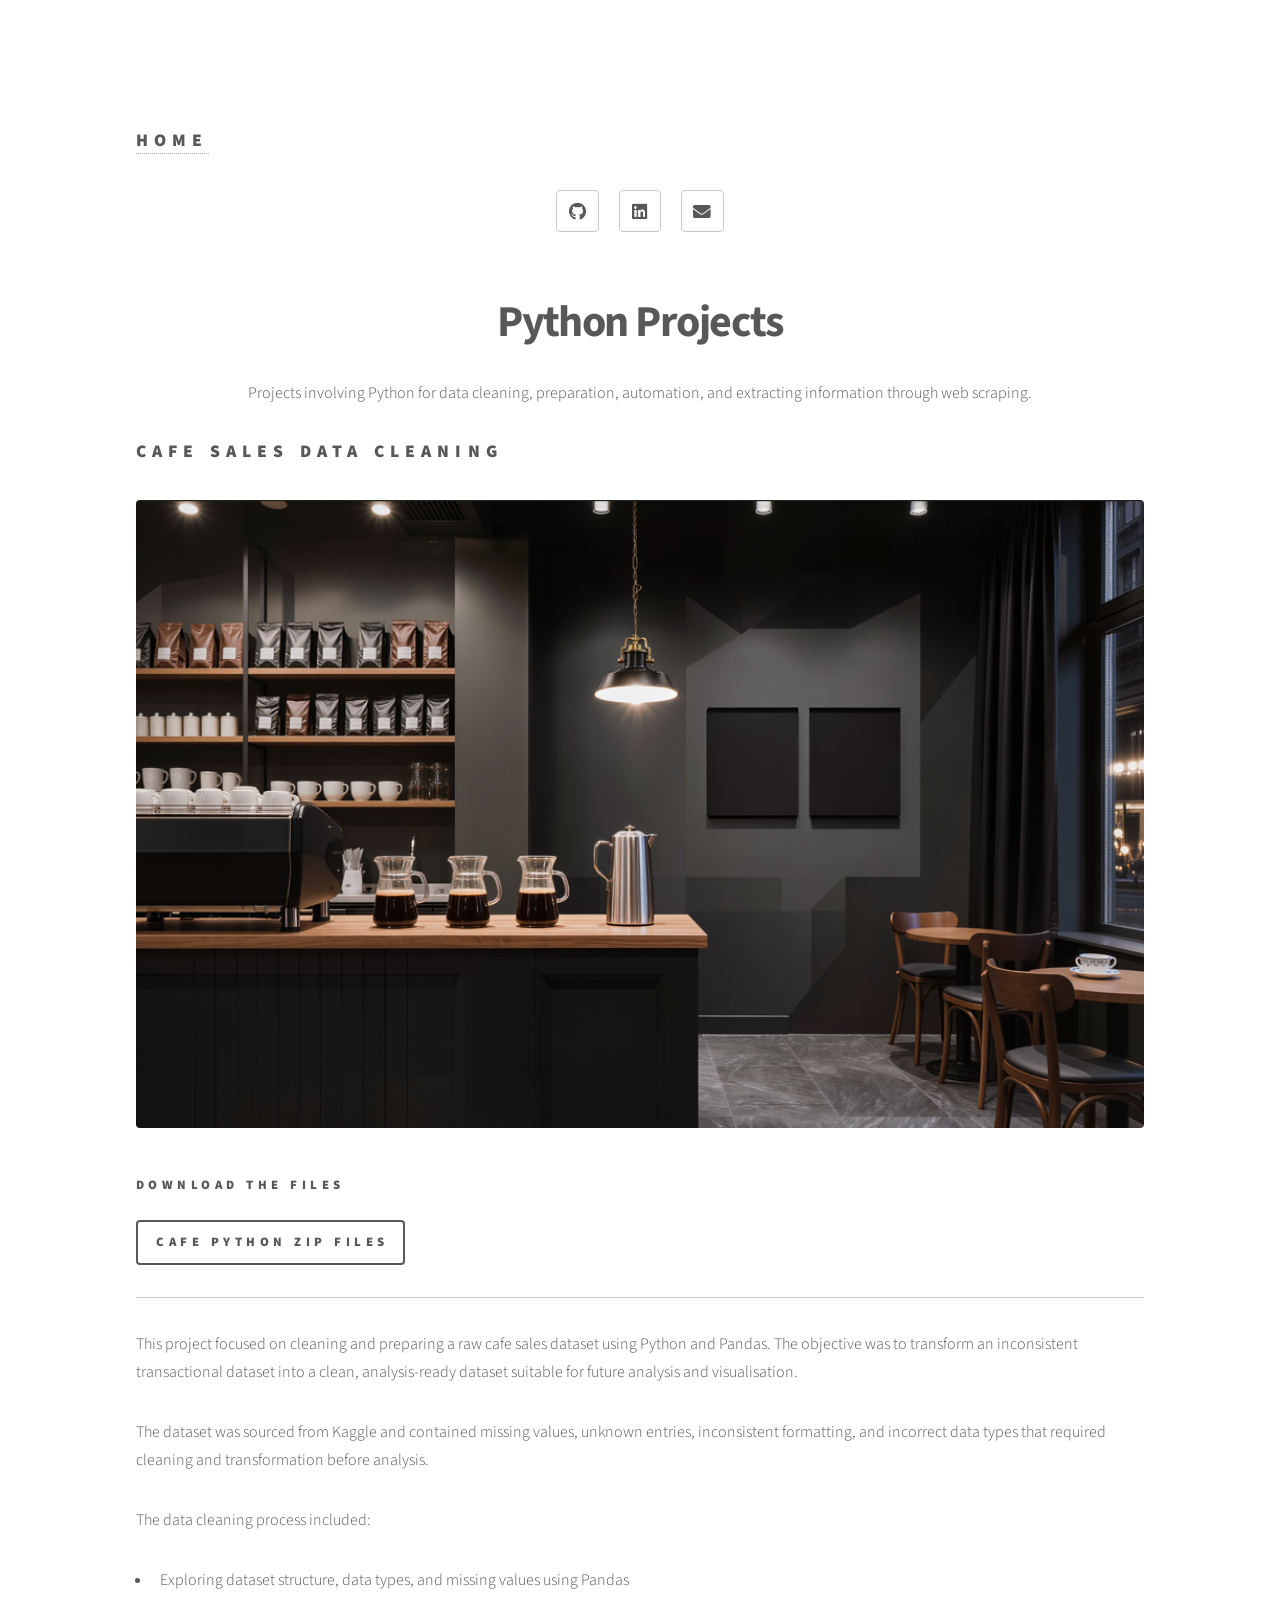
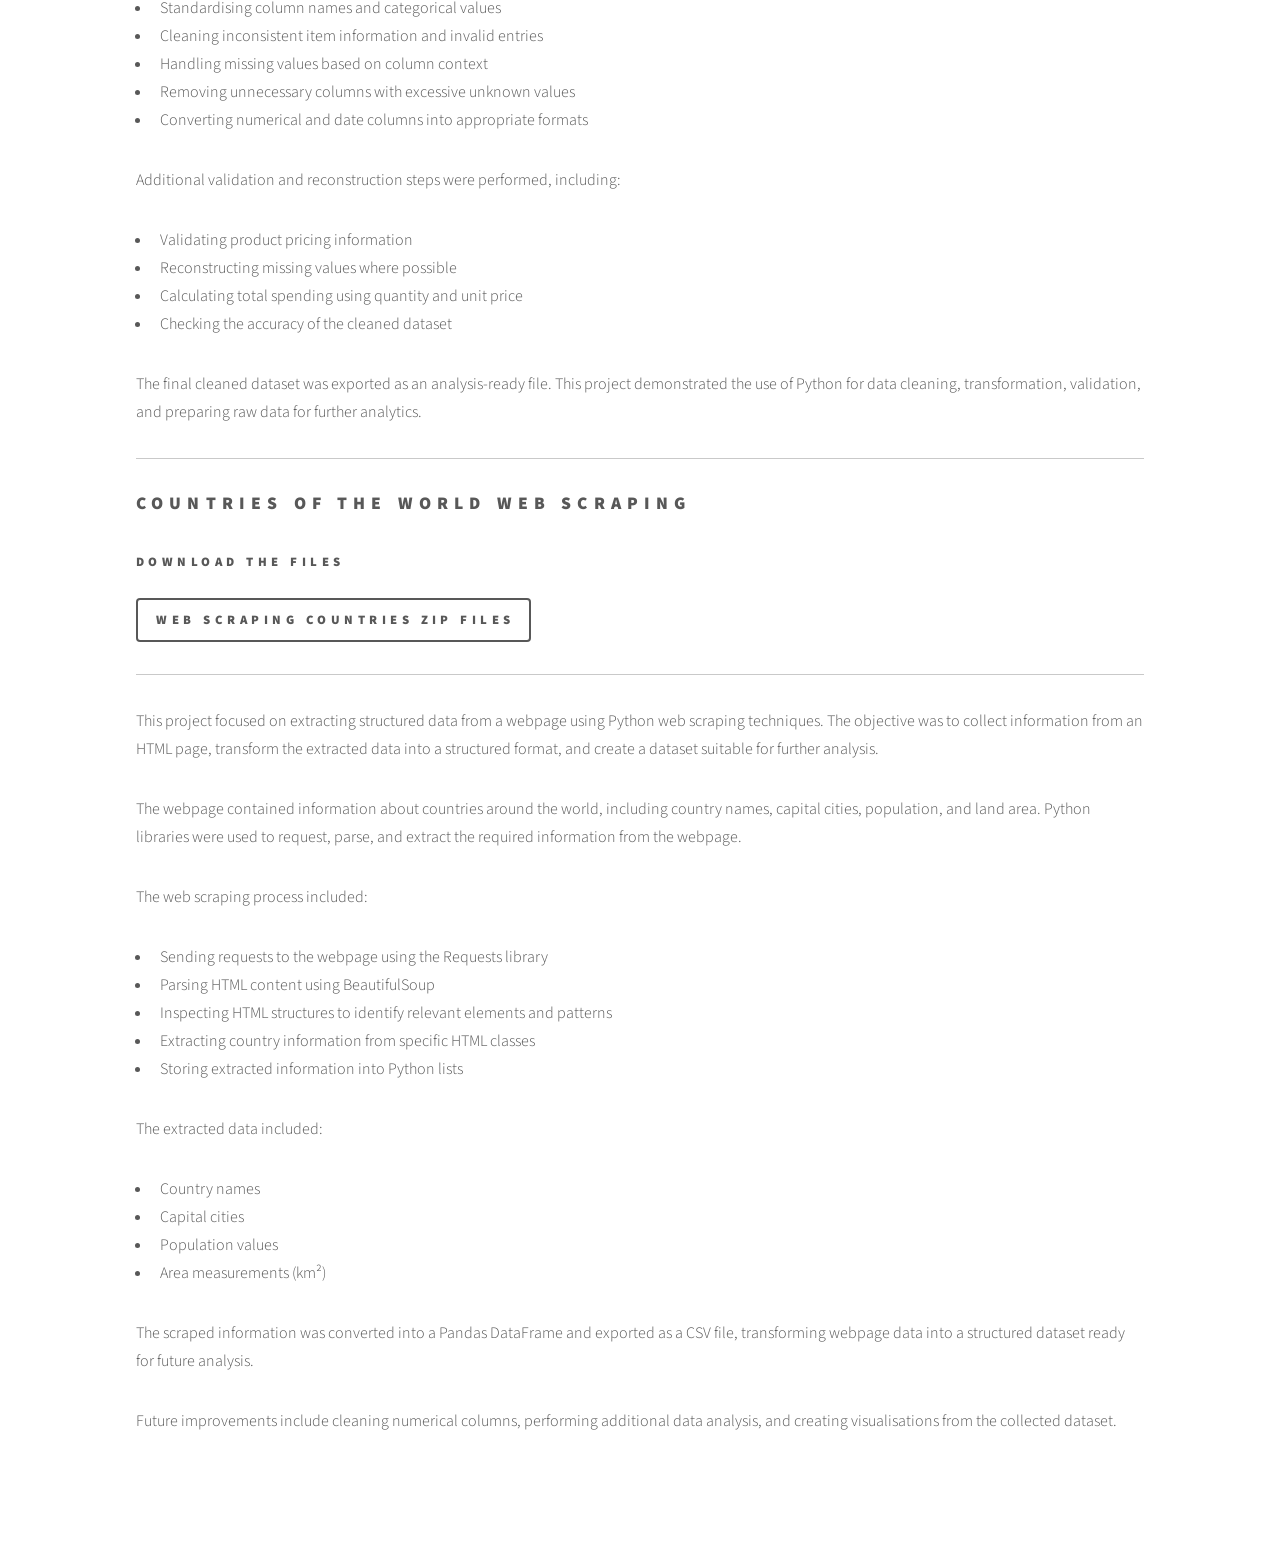
==== commit 33469a33: "Update python.html" ====
--- a/python.html
+++ b/python.html
@@ -110,7 +110,7 @@
 
 
 <span class="image main">
-<img src="images/cafe.png" alt="">
+<img src="images/Cafe.png" alt="">
 </span>
 
 <h4>Download the files</h4>
@@ -282,4 +282,4 @@
 </p>
 
 
-</section>+</section>
